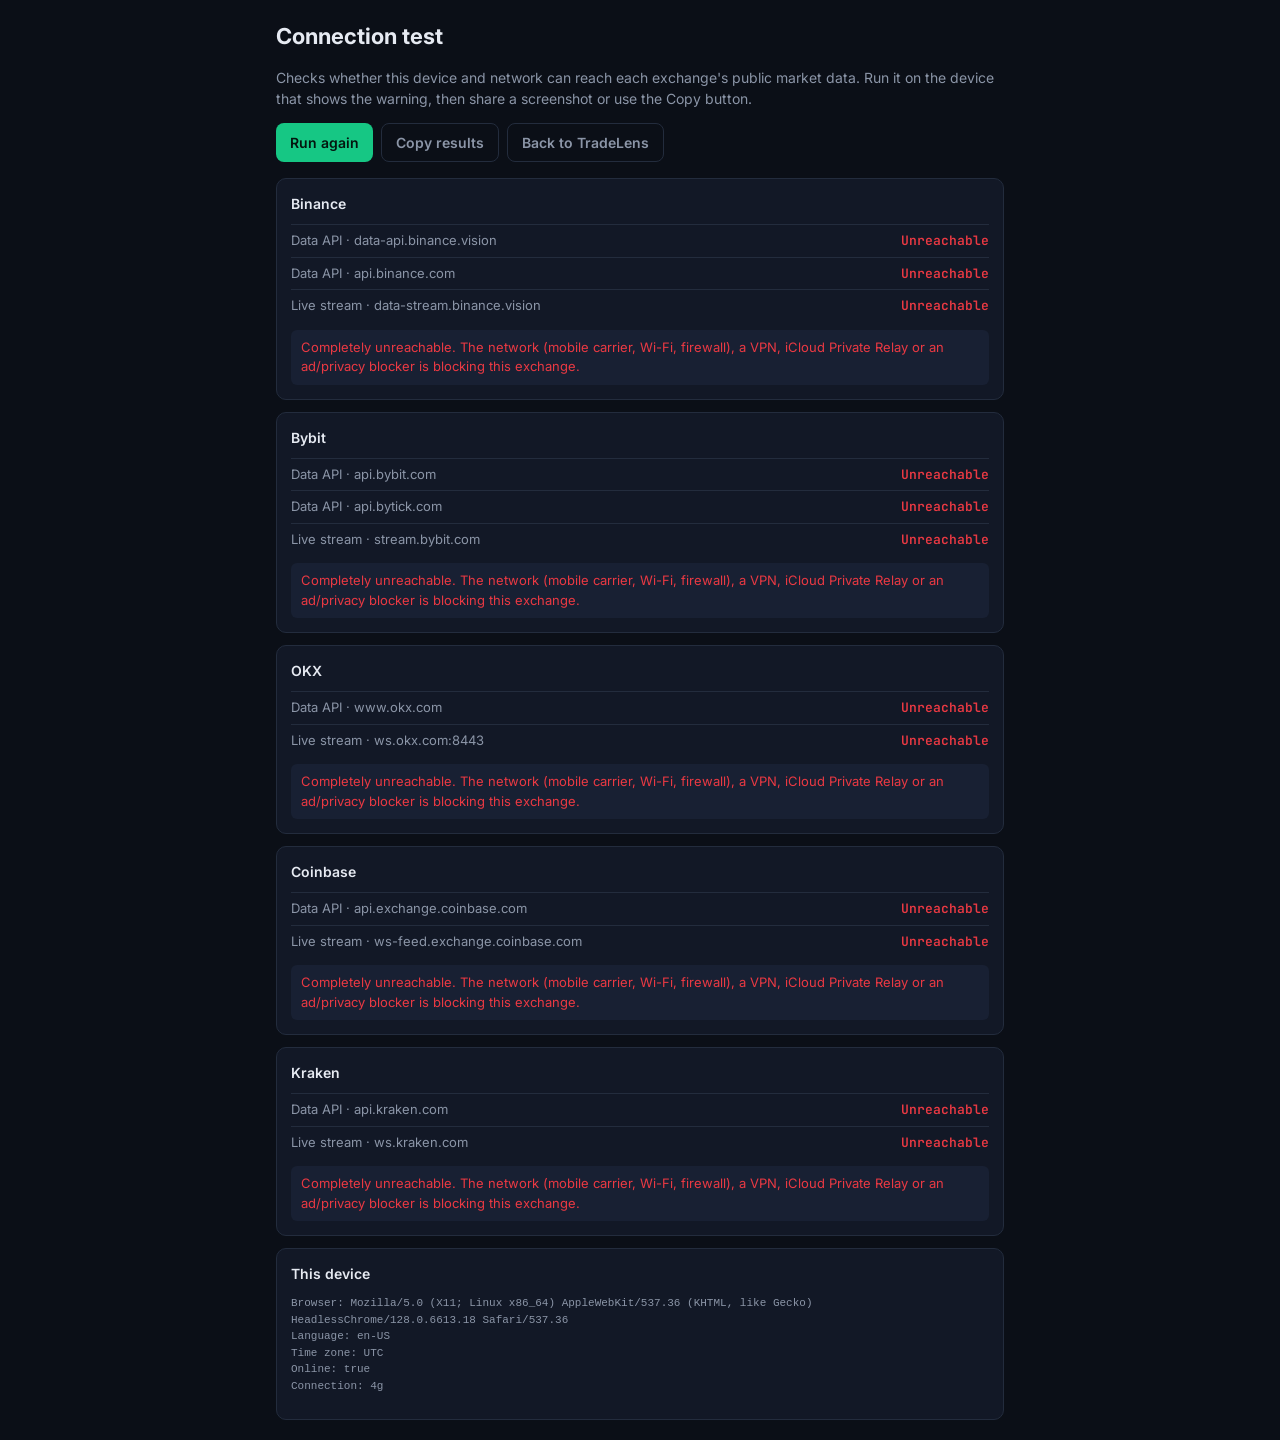
==== diag.html @ 465ad8d9 "Add connection test page" ====
<!doctype html>
<html lang="en">
<head>
<meta charset="utf-8" />
<meta name="viewport" content="width=device-width, initial-scale=1" />
<title>Connection Test</title>
<link href="https://fonts.googleapis.com/css2?family=Inter:wght@400;500;600;700&family=JetBrains+Mono:wght@400;500&display=swap" rel="stylesheet" />
<link rel="stylesheet" href="style.css?v=4" />
<style>
  .wrap { max-width: 760px; margin: 0 auto; padding: 20px 16px; }
  .ex { margin-bottom: 12px; }
  .row { display: grid; grid-template-columns: minmax(0, 1fr) auto; gap: 8px; padding: 6px 0; border-top: 1px solid var(--border); font-size: 13px; }
  .row:first-of-type { border-top: 0; }
  .row .what { min-width: 0; overflow-wrap: anywhere; }
  .res { font-family: "JetBrains Mono", monospace; font-weight: 600; text-align: right; }
  .ok { color: var(--up); } .bad { color: var(--down); } .wait { color: var(--muted); } .meh { color: var(--warn); }
  .verdict { margin-top: 8px; font-size: 13px; padding: 8px 10px; border-radius: 6px; background: var(--panel2); }
  .actions { display: flex; gap: 8px; margin: 12px 0 16px; flex-wrap: wrap; }
  .actions .btn { width: auto; padding: 8px 14px; }
  pre { white-space: pre-wrap; overflow-wrap: anywhere; font-size: 11px; color: var(--muted); }
</style>
</head>
<body>
<div class="wrap">
  <h1>Connection test</h1>
  <p class="muted">Checks whether this device and network can reach each exchange's public market data. Run it on the device that shows the warning, then share a screenshot or use the Copy button.</p>
  <div class="actions">
    <button class="btn buy" id="run">Run again</button>
    <button class="btn ghost" id="copy" style="margin:0">Copy results</button>
    <a class="btn ghost" href="./" style="margin:0;text-align:center;text-decoration:none">Back to TradeLens</a>
  </div>
  <div id="out"></div>
  <div class="card"><div class="card-h">This device</div><pre id="dev"></pre></div>
</div>
<script>
'use strict';
const TESTS = [
  { name: 'Binance', rest: ['https://data-api.binance.vision/api/v3/time', 'https://api.binance.com/api/v3/time'], ws: 'wss://data-stream.binance.vision/ws/btcusdt@trade' },
  { name: 'Bybit', rest: ['https://api.bybit.com/v5/market/time', 'https://api.bytick.com/v5/market/time'], ws: 'wss://stream.bybit.com/v5/public/spot', wsSub: { op: 'subscribe', args: ['publicTrade.BTCUSDT'] } },
  { name: 'OKX', rest: ['https://www.okx.com/api/v5/public/time'], ws: 'wss://ws.okx.com:8443/ws/v5/public', wsSub: { op: 'subscribe', args: [{ channel: 'trades', instId: 'BTC-USDT' }] } },
  { name: 'Coinbase', rest: ['https://api.exchange.coinbase.com/time'], ws: 'wss://ws-feed.exchange.coinbase.com', wsSub: { type: 'subscribe', product_ids: ['BTC-USD'], channels: ['matches'] } },
  { name: 'Kraken', rest: ['https://api.kraken.com/0/public/Ticker?pair=XBTUSD'], ws: 'wss://ws.kraken.com/v2', wsSub: { method: 'subscribe', params: { channel: 'trade', symbol: ['BTC/USD'] } } },
];
const results = [];
const withTimeout = (p, ms) => Promise.race([p, new Promise((_, rej) => setTimeout(() => rej(new Error('timeout')), ms))]);

async function testRest(url) {
  const t0 = performance.now();
  try {
    const r = await withTimeout(fetch(url, { cache: 'no-store' }), 8000);
    const ms = Math.round(performance.now() - t0);
    if (r.ok) return { ok: true, txt: `OK ${ms}ms` };
    return { ok: false, code: 'http', txt: `HTTP ${r.status}`, status: r.status };
  } catch (e) {
    // Network failure or CORS? A no-cors request succeeds if the server is reachable at all.
    try { await withTimeout(fetch(url, { mode: 'no-cors', cache: 'no-store' }), 8000); return { ok: false, code: 'cors', txt: 'Reachable, but browser blocked the reply' }; }
    catch (e2) { return { ok: false, code: e2.message === 'timeout' ? 'timeout' : 'net', txt: e2.message === 'timeout' ? 'Timed out' : 'Unreachable' }; }
  }
}
function testWs(t) {
  return new Promise((resolve) => {
    const t0 = performance.now(); let done = false, ws;
    const finish = (r) => { if (done) return; done = true; try { ws.close(); } catch {} resolve(r); };
    try { ws = new WebSocket(t.ws); } catch { return finish({ ok: false, txt: 'Unreachable' }); }
    ws.onopen = () => { if (t.wsSub) ws.send(JSON.stringify(t.wsSub)); };
    ws.onmessage = () => finish({ ok: true, txt: `OK ${Math.round(performance.now() - t0)}ms` });
    ws.onerror = () => finish({ ok: false, txt: 'Unreachable' });
    ws.onclose = (e) => finish({ ok: false, txt: `Closed (${e.code})` });
    setTimeout(() => finish({ ok: false, txt: 'Timed out' }), 10000);
  });
}
function verdict(rest, ws) {
  const anyRest = rest.some((r) => r.ok);
  if (anyRest && ws.ok) return ['ok', 'Works on this device.'];
  if (!anyRest && !ws.ok) {
    if (rest.some((r) => r.status === 403 || r.status === 451)) return ['bad', 'The exchange refuses this location or network (HTTP 403). Usually a country block. A VPN set to an allowed country, or another exchange, is needed.'];
    if (rest.some((r) => r.code === 'cors')) return ['bad', 'The server answers, but the reply is blocked in the browser. Often a browser extension, privacy setting or network filter.'];
    return ['bad', 'Completely unreachable. The network (mobile carrier, Wi-Fi, firewall), a VPN, iCloud Private Relay or an ad/privacy blocker is blocking this exchange.'];
  }
  return ['meh', anyRest ? 'Price snapshot works but the live stream is blocked: prices may load but not update.' : 'Live stream works but snapshots fail: the site should still work after a few seconds.'];
}
async function run() {
  results.length = 0;
  const out = document.getElementById('out');
  out.innerHTML = TESTS.map((t, i) => `<div class="card ex" id="ex${i}"><div class="card-h">${t.name}</div>${t.rest.map((u, j) => `<div class="row"><span class="what muted">Data API · ${new URL(u).host}</span><span class="res wait" id="r${i}_${j}">testing…</span></div>`).join('')}<div class="row"><span class="what muted">Live stream · ${new URL(t.ws).host}</span><span class="res wait" id="w${i}">testing…</span></div><div class="verdict" id="v${i}" hidden></div></div>`).join('');
  await Promise.all(TESTS.map(async (t, i) => {
    const rest = await Promise.all(t.rest.map(testRest));
    rest.forEach((r, j) => { const el = document.getElementById(`r${i}_${j}`); el.textContent = r.txt; el.className = 'res ' + (r.ok ? 'ok' : 'bad'); });
    const ws = await testWs(t);
    const we = document.getElementById(`w${i}`); we.textContent = ws.txt; we.className = 'res ' + (ws.ok ? 'ok' : 'bad');
    const [k, msg] = verdict(rest, ws); const v = document.getElementById(`v${i}`); v.hidden = false; v.className = 'verdict ' + k; v.textContent = msg;
    results[i] = `${t.name}: ${rest.map((r, j) => `${new URL(t.rest[j]).host}=${r.txt}`).join(', ')}, stream=${ws.txt}`;
  }));
}
const dev = [`Browser: ${navigator.userAgent}`, `Language: ${navigator.language}`, `Time zone: ${Intl.DateTimeFormat().resolvedOptions().timeZone}`, `Online: ${navigator.onLine}`, navigator.connection ? `Connection: ${navigator.connection.effectiveType || ''}` : ''].filter(Boolean).join('\n');
document.getElementById('dev').textContent = dev;
document.getElementById('run').onclick = run;
document.getElementById('copy').onclick = async () => {
  const txt = `TradeLens connection test ${new Date().toISOString()}\n${results.filter(Boolean).join('\n')}\n${dev}`;
  try { await navigator.clipboard.writeText(txt); document.getElementById('copy').textContent = 'Copied ✓'; }
  catch { prompt('Copy these results:', txt); }
};
run();
</script>
</body>
</html>
---- style.css ----
:root {
  --bg: #0b0f17;
  --panel: #121826;
  --panel2: #182033;
  --border: #232c3d;
  --text: #e6eaf2;
  --muted: #8b95a7;
  --up: #16c784;
  --down: #ea3943;
  --accent: #4c8dff;
  --warn: #f5a524;
  --c-sma: #f5a524;
  --c-ema: #b388ff;
  --c-bb: #4cc9f0;
  --radius: 10px;
  color-scheme: dark;
}
* { box-sizing: border-box; }
html, body { margin: 0; background: var(--bg); color: var(--text); font: 14px/1.5 Inter, system-ui, sans-serif; }
body { min-height: 100vh; display: flex; flex-direction: column; overflow-x: hidden; }
.mono, td.r, .book, .trades { font-family: "JetBrains Mono", ui-monospace, monospace; font-variant-numeric: tabular-nums; }
.muted { color: var(--muted); }
.small { font-size: 12px; }
.up { color: var(--up); }
.down { color: var(--down); }
h1 { font-size: 22px; margin: 0 0 4px; font-weight: 700; }
button, select, input { font: inherit; color: inherit; }

/* header */
.top { position: sticky; top: 0; z-index: 10; display: flex; align-items: center; gap: 16px; padding: 10px 20px; background: rgba(11,15,23,.92); backdrop-filter: blur(8px); border-bottom: 1px solid var(--border); flex-wrap: wrap; }
.brand { font-weight: 700; font-size: 17px; display: flex; align-items: center; gap: 8px; }
.logo { color: var(--accent); }
.tabs { display: flex; gap: 4px; flex: 1; overflow-x: auto; }
.tabs button { background: none; border: 0; padding: 7px 12px; border-radius: 8px; color: var(--muted); cursor: pointer; white-space: nowrap; font-weight: 500; }
.tabs button:hover { color: var(--text); background: var(--panel); }
.tabs button.active { color: var(--text); background: var(--panel2); }
.ex-pick { display: flex; align-items: center; gap: 6px; }
.ex-pick select { padding: 5px 8px; font-weight: 600; }
.notice { background: rgba(245,165,36,.12); border: 1px solid rgba(245,165,36,.4); color: var(--warn); border-radius: 8px; padding: 8px 12px; margin-bottom: 12px; font-size: 13px; }
.seg button:disabled { opacity: .35; cursor: not-allowed; }
.status { display: flex; align-items: center; gap: 6px; color: var(--muted); font-size: 12px; }
.dot { width: 8px; height: 8px; border-radius: 50%; background: var(--warn); }
.dot.on { background: var(--up); box-shadow: 0 0 0 3px rgba(22,199,132,.2); }
.dot.off { background: var(--down); }

main { flex: 1; width: 100%; max-width: 1440px; margin: 0 auto; padding: 20px; }
.view { display: none; }
.view.active { display: block; }
.section-head { margin-bottom: 16px; }
.section-head p { margin: 0; }

.card { background: var(--panel); border: 1px solid var(--border); border-radius: var(--radius); padding: 14px; }
.card-h { font-weight: 600; margin-bottom: 10px; display: flex; justify-content: space-between; align-items: baseline; gap: 8px; }
.big { font-size: 20px; font-weight: 600; margin-top: 4px; }
.cards3, .cards4 { display: grid; gap: 12px; margin-top: 16px; }
.cards3 { grid-template-columns: repeat(3, 1fr); }
.cards4 { grid-template-columns: repeat(4, 1fr); margin: 0 0 16px; }

/* markets table */
.table-wrap { overflow-x: auto; }
table { width: 100%; border-collapse: collapse; }
.mkt { background: var(--panel); border: 1px solid var(--border); border-radius: var(--radius); overflow: hidden; }
th { text-align: left; font-weight: 500; color: var(--muted); font-size: 12px; padding: 10px 12px; border-bottom: 1px solid var(--border); white-space: nowrap; }
td { padding: 10px 12px; border-bottom: 1px solid var(--border); white-space: nowrap; }
tr:last-child td { border-bottom: 0; }
.r { text-align: right; }
.mkt tbody tr { cursor: pointer; transition: background .15s; }
.mkt tbody tr:hover { background: var(--panel2); }
.asset { display: flex; align-items: center; gap: 10px; font-weight: 600; }
.asset .ic { width: 26px; height: 26px; border-radius: 50%; display: grid; place-items: center; font-size: 11px; font-weight: 700; background: var(--panel2); border: 1px solid var(--border); }
.asset small { color: var(--muted); font-weight: 400; }
.flash-up { animation: fu .6s; }
.flash-down { animation: fd .6s; }
@keyframes fu { from { background: rgba(22,199,132,.25); } }
@keyframes fd { from { background: rgba(234,57,67,.25); } }
.range { position: relative; width: 110px; height: 4px; background: var(--border); border-radius: 2px; }
.range i { position: absolute; top: -3px; width: 2px; height: 10px; background: var(--text); border-radius: 1px; }
.pill { display: inline-block; padding: 2px 8px; border-radius: 999px; font-size: 12px; font-weight: 600; background: var(--panel2); }
.pill.up { background: rgba(22,199,132,.15); }
.pill.down { background: rgba(234,57,67,.15); }

/* analyze */
.toolbar { display: flex; flex-wrap: wrap; gap: 12px; align-items: center; margin-bottom: 12px; }
select, input[type=number] { background: var(--panel); border: 1px solid var(--border); border-radius: 8px; padding: 7px 10px; }
.seg { display: inline-flex; background: var(--panel); border: 1px solid var(--border); border-radius: 8px; padding: 2px; }
.seg button { background: none; border: 0; padding: 5px 10px; border-radius: 6px; color: var(--muted); cursor: pointer; }
.seg button.active { background: var(--panel2); color: var(--text); }
.toggles { display: flex; flex-wrap: wrap; gap: 12px; font-size: 13px; color: var(--muted); }
.toggles label { display: flex; align-items: center; gap: 6px; cursor: pointer; }
.sw { width: 12px; height: 3px; background: var(--c); border-radius: 2px; }
.price-now { margin-left: auto; font-size: 20px; font-weight: 600; display: flex; align-items: center; gap: 8px; }
.analyze-grid { display: grid; grid-template-columns: minmax(0, 1fr) 330px; gap: 12px; }
.charts { background: var(--panel); border: 1px solid var(--border); border-radius: var(--radius); padding: 8px 8px 4px; min-width: 0; }
.chart-label { font-size: 11px; color: var(--muted); padding: 4px 6px 0; }
.ch { width: 100%; }
.ch-main { height: 430px; }
.ch-rsi { height: 120px; }
.ch-macd { height: 140px; }
.side { display: flex; flex-direction: column; gap: 12px; min-width: 0; }

.gauge-bar { position: relative; height: 8px; border-radius: 4px; background: linear-gradient(90deg, var(--down), #3a4256 50%, var(--up)); }
.needle { position: absolute; top: -4px; width: 4px; height: 16px; background: var(--text); border-radius: 2px; left: 50%; transform: translateX(-50%); transition: left .5s; }
.gauge-labels { display: flex; justify-content: space-between; font-size: 11px; color: var(--muted); margin-top: 4px; }
.gauge-text { text-align: center; font-weight: 700; font-size: 16px; margin: 4px 0 10px; }
.signals { list-style: none; margin: 0; padding: 0; }
.signals li { padding: 8px 0; border-top: 1px solid var(--border); font-size: 13px; }
.signals li.hl { background: rgba(76,141,255,.12); margin: 0 -14px; padding: 8px 14px; }
.sig-top { display: flex; justify-content: space-between; gap: 8px; }
.sig-top b { font-weight: 600; }
.sig-ex { color: var(--muted); font-size: 12px; margin-top: 2px; }
.tag { font-size: 11px; font-weight: 700; padding: 1px 7px; border-radius: 999px; }
.tag.bull { background: rgba(22,199,132,.15); color: var(--up); }
.tag.bear { background: rgba(234,57,67,.15); color: var(--down); }
.tag.neutral { background: var(--panel2); color: var(--muted); }
.kv { display: grid; grid-template-columns: 1fr auto; gap: 4px 8px; font-size: 13px; border-top: 1px solid var(--border); padding-top: 10px; margin-top: 4px; }
.kv span:nth-child(even) { font-family: "JetBrains Mono", monospace; text-align: right; }

.book, .trades { font-size: 12px; }
.brow { position: relative; display: grid; grid-template-columns: 1.1fr 1fr 0.8fr; column-gap: 10px; padding: 1px 4px; }
.brow > span { position: relative; z-index: 1; }
.brow > span:nth-child(2), .brow > span:nth-child(3) { text-align: right; }
.brow .fill { position: absolute; right: 0; top: 0; bottom: 0; z-index: 0; opacity: .15; }
.bhead { color: var(--muted); }
.spread { text-align: center; padding: 4px; font-weight: 600; font-size: 13px; border-block: 1px solid var(--border); margin: 3px 0; }
.trades { max-height: 260px; overflow: hidden; }

/* paper */
.paper-grid { display: grid; grid-template-columns: 320px minmax(0, 1fr); gap: 12px; }
.col { display: flex; flex-direction: column; gap: 12px; min-width: 0; }
.fld { display: flex; flex-direction: column; gap: 4px; font-size: 12px; color: var(--muted); margin-bottom: 10px; }
.fld input, .fld select { color: var(--text); font-size: 14px; }
.live-px { font-size: 13px; margin-bottom: 10px; }
.quick { display: flex; gap: 6px; margin-bottom: 10px; }
.quick button { flex: 1; background: var(--panel2); border: 1px solid var(--border); border-radius: 6px; padding: 5px; cursor: pointer; font-size: 12px; }
.quick button:hover { border-color: var(--accent); }
.btn { width: 100%; border: 0; border-radius: 8px; padding: 10px; font-weight: 600; cursor: pointer; }
.btn.buy { background: var(--up); color: #04150e; }
.btn.ghost { background: none; border: 1px solid var(--border); color: var(--muted); margin-top: 10px; }
.sell-q button { background: rgba(234,57,67,.12); border-color: rgba(234,57,67,.35); }
.divider { height: 1px; background: var(--border); margin: 14px 0; }
.msg { font-size: 13px; min-height: 20px; }
.tbl td, .tbl th { font-size: 13px; }

.seg.full { display: flex; width: 100%; margin-bottom: 12px; }
.seg.full button { flex: 1; padding: 8px; font-weight: 600; }
#sideSeg button[data-side=buy].active { background: var(--up); color: #04150e; }
#sideSeg button[data-side=sell].active { background: var(--down); color: #fff; }
.btn.sell { background: var(--down); color: #fff; }
.row2 { display: grid; grid-template-columns: minmax(0, 1fr) minmax(0, 1fr); gap: 8px; }
.fld input, .fld select { width: 100%; min-width: 0; }
.order { min-width: 0; }
.row2 .btn { margin: 0; }
.avail { font-size: 13px; color: var(--muted); margin-bottom: 8px; }
.avail b { color: var(--text); font-family: "JetBrains Mono", monospace; }
.est { font-size: 12px; color: var(--muted); min-height: 18px; margin-bottom: 10px; line-height: 1.6; }
.est b { font-family: "JetBrains Mono", monospace; }
.note { margin: 10px 0 0; }
.lev-val { color: var(--warn); font-family: "JetBrains Mono", monospace; }
input[type=range] { width: 100%; accent-color: var(--warn); }
#levQuick button.active { border-color: var(--warn); color: var(--warn); }
.mini { background: var(--panel2); border: 1px solid var(--border); border-radius: 6px; padding: 3px 8px; font-size: 12px; cursor: pointer; }
.mini.sell { border-color: rgba(234,57,67,.5); color: var(--down); }
.mini:hover { border-color: var(--accent); }
td.warn { color: var(--warn); }
.nowrap { white-space: nowrap; }

/* learn */
.progress { height: 6px; background: var(--panel2); border-radius: 3px; margin-bottom: 14px; overflow: hidden; }
.progress .bar { height: 100%; width: 0; background: var(--accent); transition: width .3s; }
.lessons { display: grid; grid-template-columns: repeat(2, minmax(0, 1fr)); gap: 12px; }
.lesson { background: var(--panel); border: 1px solid var(--border); border-radius: var(--radius); }
.lesson summary { list-style: none; cursor: pointer; padding: 14px; display: flex; align-items: center; gap: 10px; }
.lesson summary::-webkit-details-marker { display: none; }
.lesson .num { width: 26px; height: 26px; border-radius: 50%; background: var(--panel2); display: grid; place-items: center; font-size: 12px; font-weight: 700; flex: none; }
.lesson.done .num { background: var(--up); color: #04150e; }
.lesson .lt { flex: 1; font-weight: 600; }
.lesson .lvl { font-size: 11px; color: var(--muted); }
.lesson-body { padding: 0 14px 14px; color: #c8cfdc; }
.lesson-body p { margin: 0 0 8px; }
.lesson-body ul { margin: 0 0 8px; padding-left: 18px; }
.lesson-body .tip { background: var(--panel2); border-left: 3px solid var(--accent); padding: 8px 10px; border-radius: 4px; font-size: 13px; margin: 8px 0; }
.lesson-actions { display: flex; gap: 8px; margin-top: 10px; }
.lesson-actions button { background: var(--panel2); border: 1px solid var(--border); border-radius: 6px; padding: 6px 10px; cursor: pointer; font-size: 13px; }
.lesson-actions button.primary { background: var(--accent); border-color: var(--accent); color: #fff; }
.learn-grid { display: grid; grid-template-columns: 1fr 1fr; gap: 12px; margin-top: 16px; }
.calc-out { background: var(--panel2); border-radius: 8px; padding: 10px; font-size: 13px; }
.calc-out b { font-family: "JetBrains Mono", monospace; }
.q { padding: 10px 0; border-top: 1px solid var(--border); }
.q:first-child { border-top: 0; padding-top: 0; }
.q p { margin: 0 0 6px; font-weight: 500; }
.q .opts { display: flex; flex-direction: column; gap: 4px; }
.q .opts button { text-align: left; background: var(--panel2); border: 1px solid var(--border); border-radius: 6px; padding: 6px 10px; cursor: pointer; font-size: 13px; }
.q .opts button.right { border-color: var(--up); background: rgba(22,199,132,.12); }
.q .opts button.wrong { border-color: var(--down); background: rgba(234,57,67,.12); }
.q .why { font-size: 12px; color: var(--muted); margin-top: 6px; }

.foot { text-align: center; color: var(--muted); font-size: 12px; padding: 16px; border-top: 1px solid var(--border); }

@media (max-width: 1000px) {
  .analyze-grid, .paper-grid, .learn-grid { grid-template-columns: minmax(0, 1fr); }
  .cards4 { grid-template-columns: repeat(2, 1fr); }
}
@media (max-width: 700px) {
  main { padding: 16px; }
  .top { padding: 10px 16px; gap: 8px; }
  .tabs { order: 3; flex-basis: 100%; }
  .status { margin-left: auto; }
  .ex-pick .small { display: none; }
  .hide-sm { display: none; }
  .cards3 { grid-template-columns: 1fr; }
  .lessons { grid-template-columns: minmax(0, 1fr); }
  .ch-main { height: 320px; }
  .price-now { margin-left: 0; }
}
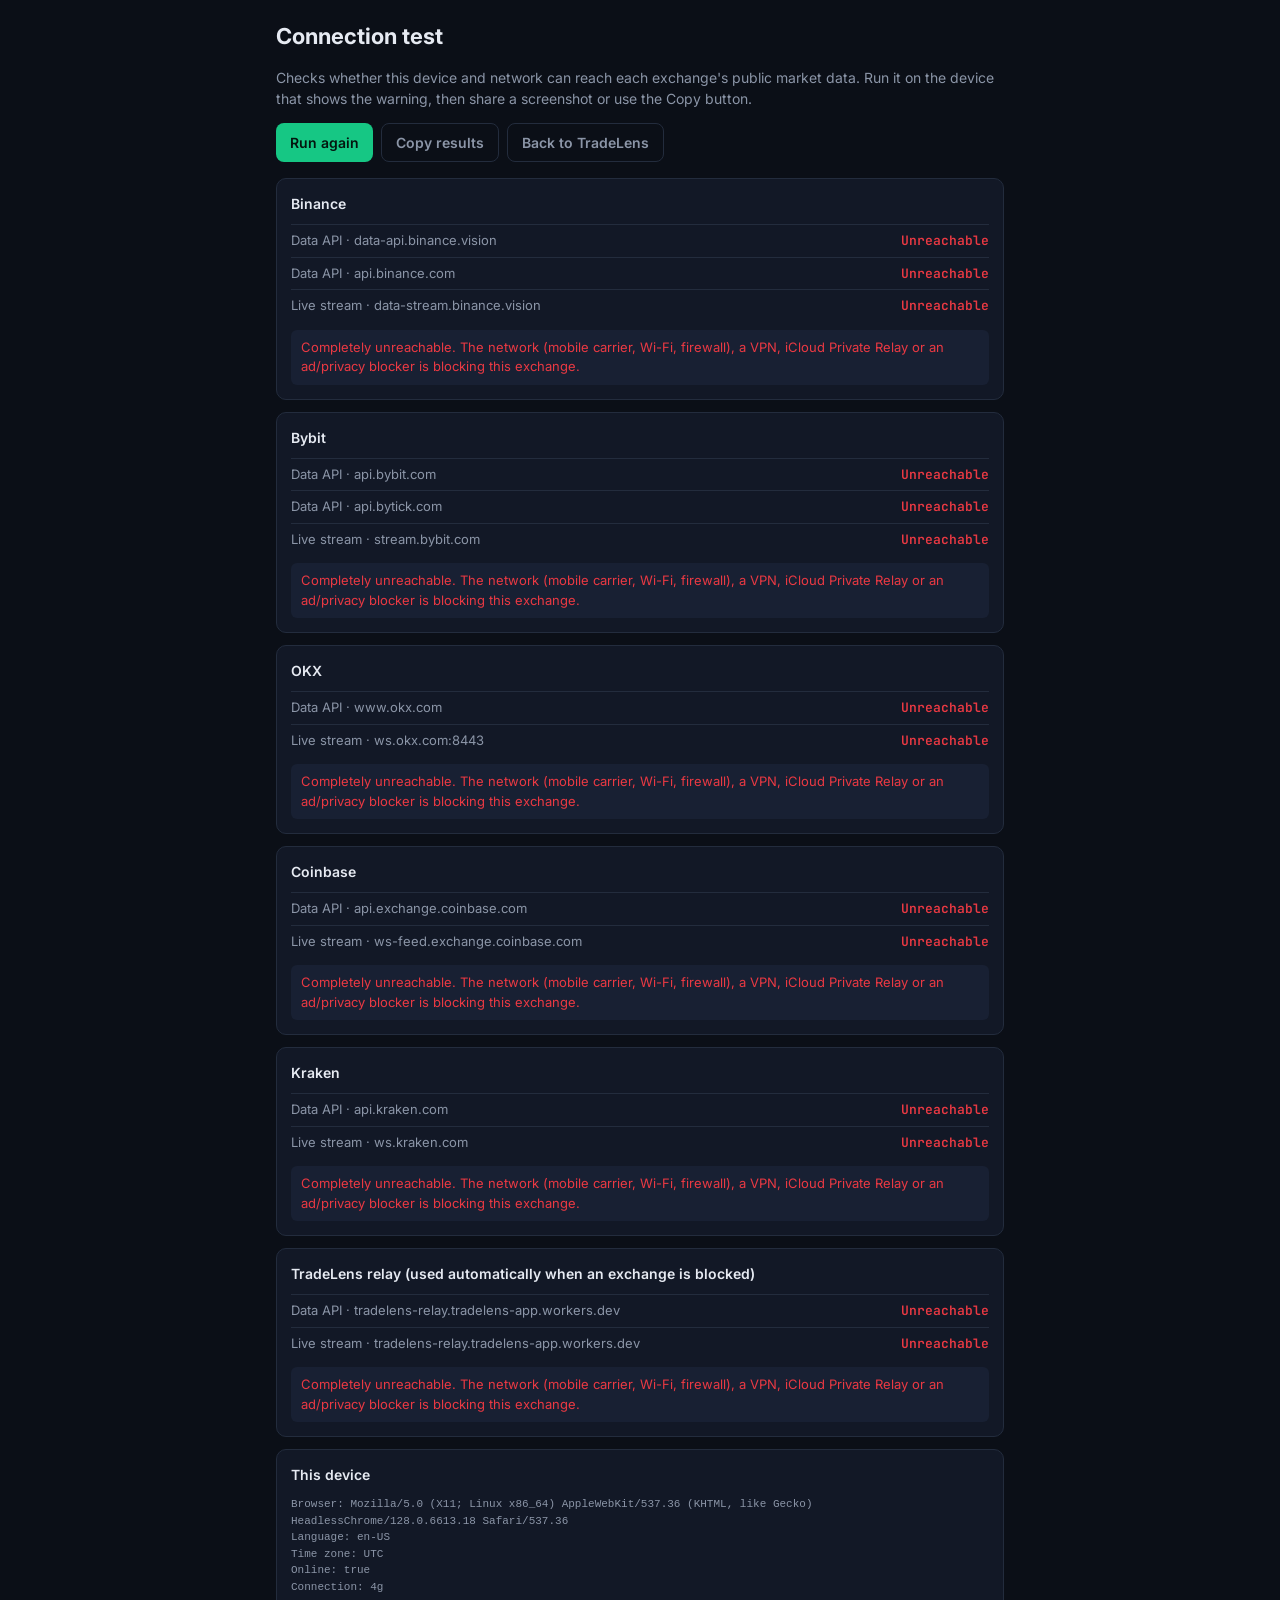
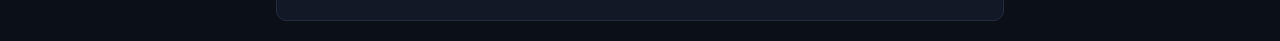
==== commit efb4ad38: "Use Cloudflare relay when exchanges are blocked" ====
--- a/diag.html
+++ b/diag.html
@@ -5,7 +5,7 @@
 <meta name="viewport" content="width=device-width, initial-scale=1" />
 <title>Connection Test</title>
 <link href="https://fonts.googleapis.com/css2?family=Inter:wght@400;500;600;700&family=JetBrains+Mono:wght@400;500&display=swap" rel="stylesheet" />
-<link rel="stylesheet" href="style.css?v=4" />
+<link rel="stylesheet" href="style.css?v=5" />
 <style>
   .wrap { max-width: 760px; margin: 0 auto; padding: 20px 16px; }
   .ex { margin-bottom: 12px; }
@@ -40,6 +40,7 @@
   { name: 'OKX', rest: ['https://www.okx.com/api/v5/public/time'], ws: 'wss://ws.okx.com:8443/ws/v5/public', wsSub: { op: 'subscribe', args: [{ channel: 'trades', instId: 'BTC-USDT' }] } },
   { name: 'Coinbase', rest: ['https://api.exchange.coinbase.com/time'], ws: 'wss://ws-feed.exchange.coinbase.com', wsSub: { type: 'subscribe', product_ids: ['BTC-USD'], channels: ['matches'] } },
   { name: 'Kraken', rest: ['https://api.kraken.com/0/public/Ticker?pair=XBTUSD'], ws: 'wss://ws.kraken.com/v2', wsSub: { method: 'subscribe', params: { channel: 'trade', symbol: ['BTC/USD'] } } },
+  { name: 'TradeLens relay (used automatically when an exchange is blocked)', rest: ['https://tradelens-relay.tradelens-app.workers.dev/h/api.bybit.com/v5/market/time'], ws: 'wss://tradelens-relay.tradelens-app.workers.dev/h/stream.bybit.com/v5/public/spot', wsSub: { op: 'subscribe', args: ['publicTrade.BTCUSDT'] } },
 ];
 const results = [];
 const withTimeout = (p, ms) => Promise.race([p, new Promise((_, rej) => setTimeout(() => rej(new Error('timeout')), ms))]);
